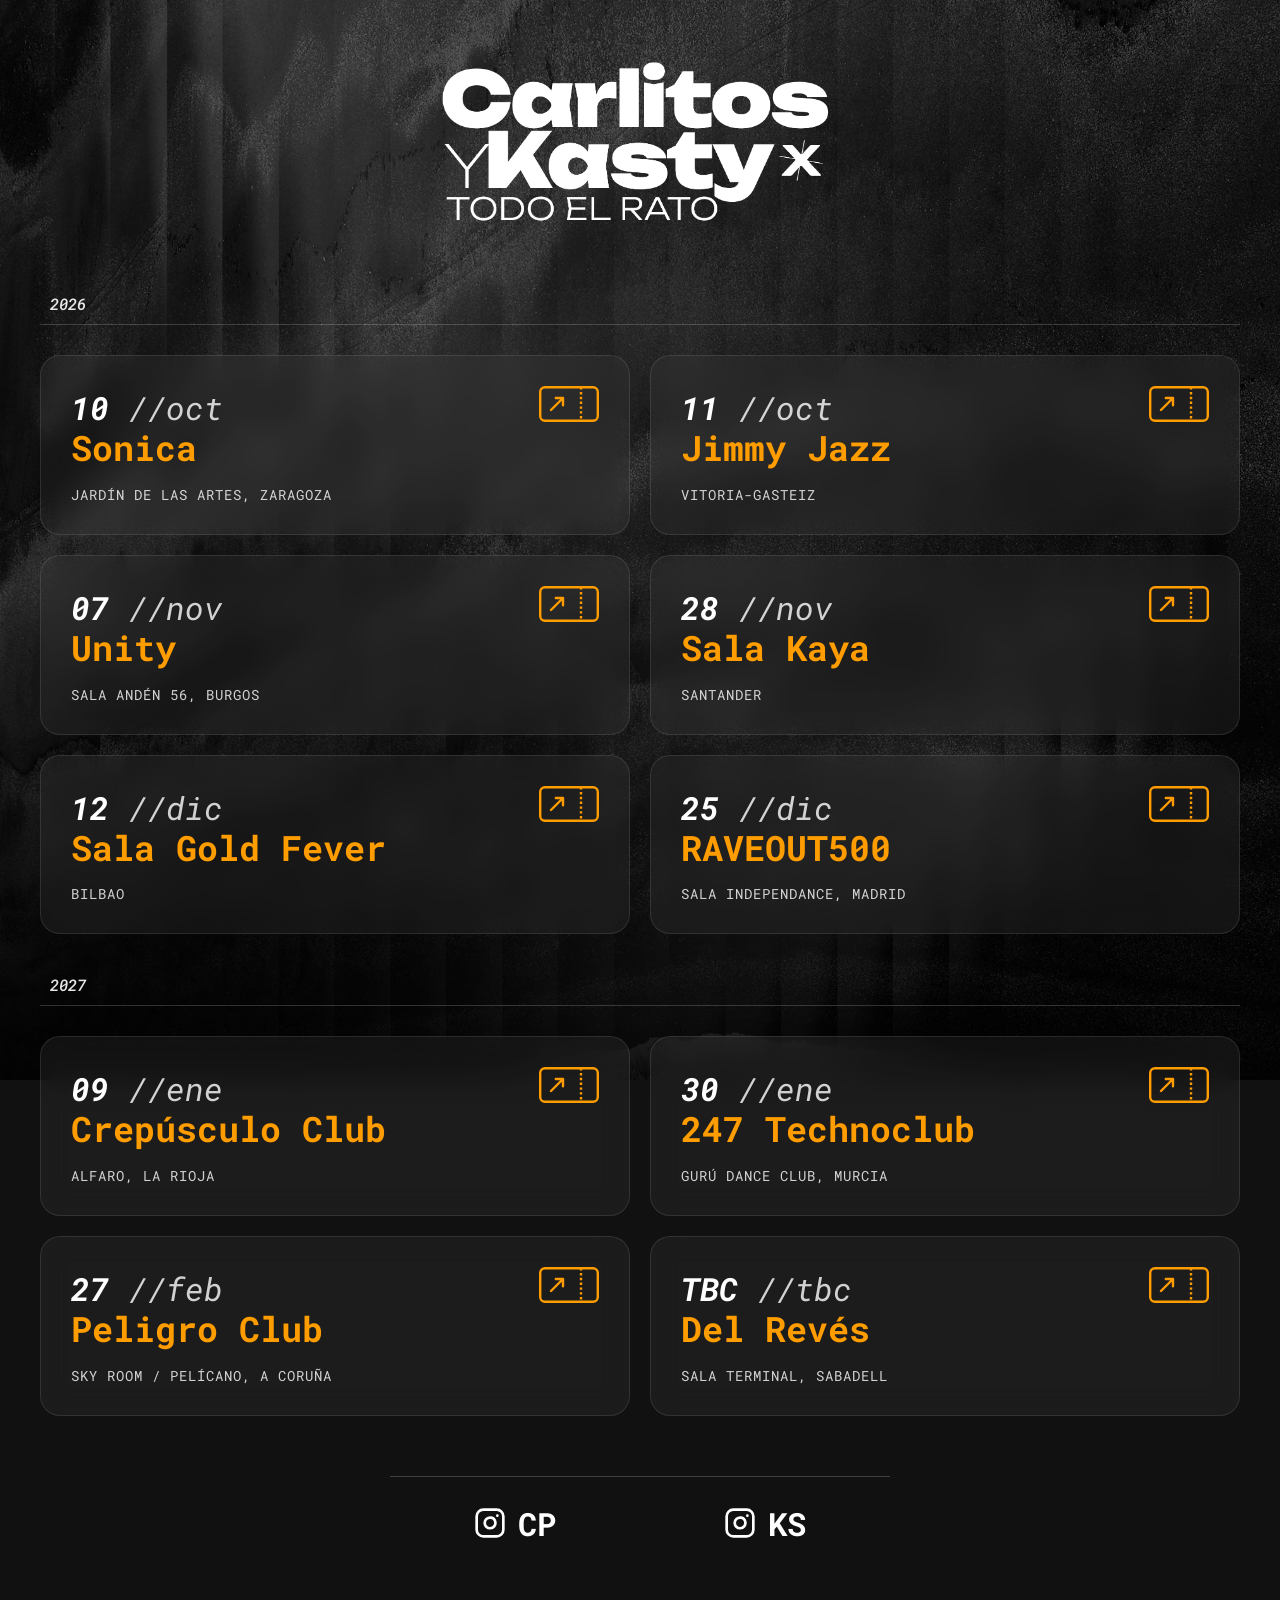
==== index.html @ dabdfd8f "Add files via upload" ====
<!DOCTYPE html>
<html lang="es">
<head>
    <meta charset="UTF-8">
    <meta name="viewport" content="width=device-width, initial-scale=1.0">
    
    <!-- Título y descripción básica para Google -->
    <title>Carlitos y Kasty - Todo el Rato Tour</title>
    <meta name="description" content="Fechas y entradas para la gira extendida de Carlos Pérez B2B K-Style. Todo el rato.">

    <!-- Favicon (El icono de la pestaña del navegador) -->
    <link rel="icon" type="image/png" href="img/favicon_CPXKS.png">

    <!-- Open Graph: Meta tags para WhatsApp, Facebook, LinkedIn, etc. -->
    <meta property="og:title" content="Carlitos y Kasty - Todo el Rato">
    <meta property="og:description" content="Descubre las próximas fechas y consigue tus entradas para la gira de Carlos Pérez y K-Style.">
    <!-- IMPORTANTE: La URL de la imagen debe ser absoluta (empezar por http) una vez lo subas -->
    <meta property="og:image" content="https://www.tudominio.com/img/imagen-compartir.jpg">
    <meta property="og:url" content="https://www.tudominio.com">
    <meta property="og:type" content="website">

    <!-- Google Fonts -->
    <link rel="preconnect" href="https://fonts.googleapis.com">
    <link rel="preconnect" href="https://fonts.gstatic.com" crossorigin>
    <link href="https://fonts.googleapis.com/css2?family=Roboto+Mono:ital,wght@0,400;0,700;1,400;1,700&display=swap" rel="stylesheet">
    
    <!-- Archivo CSS -->
    <link rel="stylesheet" href="style.css">
</head>
<body>

    <!-- Capa independiente para el fondo Parallax fluido -->
    <div id="fondo-animado"></div>

    <header class="header">
        <img src="img/logo_CarlitosYKasty_vertical_blanco.png" alt="Logo" class="logo">
    </header>

    <!-- Contenedor donde se cargarán los conciertos automáticamente -->
    <main class="events-container" id="contenedor-tarjetas"></main>

    <footer class="footer">
        <a href="https://www.instagram.com/carlosperezdj" class="social-link" target="_blank">
            <svg class="insta-icon" viewBox="0 0 24 24" fill="none" stroke="currentColor" stroke-width="2" stroke-linecap="round" stroke-linejoin="round"><rect x="2" y="2" width="20" height="20" rx="5" ry="5"></rect><path d="M16 11.37A4 4 0 1 1 12.63 8 4 4 0 0 1 16 11.37z"></path><line x1="17.5" y1="6.5" x2="17.51" y2="6.5"></line></svg>
            CP
        </a>
        <a href="https://www.instagram.com/kstyledavid" class="social-link" target="_blank">
            <svg class="insta-icon" viewBox="0 0 24 24" fill="none" stroke="currentColor" stroke-width="2" stroke-linecap="round" stroke-linejoin="round"><rect x="2" y="2" width="20" height="20" rx="5" ry="5"></rect><path d="M16 11.37A4 4 0 1 1 12.63 8 4 4 0 0 1 16 11.37z"></path><line x1="17.5" y1="6.5" x2="17.51" y2="6.5"></line></svg>
            KS
        </a>
    </footer>

    <!-- Lógica de programación -->
    <script src="main.js"></script>
</body>
</html>
---- style.css ----
:root {
    --primary-orange: #ff9d00;
    --text-white: #ffffff;
    --glass-bg: rgba(75, 75, 75, 0.2);
    --glass-border: rgba(255, 255, 255, 0.1);
    --bg-overlay: rgba(0, 0, 0, 0.6);
}

* {
    margin: 0;
    padding: 0;
    box-sizing: border-box;
}

body {
    font-family: 'Roboto Mono', monospace;
    color: var(--text-white);
    background-color: #111;
    min-height: 100vh;
    padding: 20px;
    display: flex;
    flex-direction: column;
    align-items: center;
}

/* --- NUEVA CAPA DE FONDO PARALLAX EXACTO --- */
#fondo-animado {
    position: fixed;
    top: 0;
    left: 0;
    width: 100%;
    height: 120vh; /* 20% extra de altura respecto a la pantalla */
    background-image: linear-gradient(var(--bg-overlay), var(--bg-overlay)), 
                      url('img/CPxKS_background_1920.jpg'); /* Cambia el nombre */
    background-size: cover; /* Adapta el ancho a cualquier pantalla */
    background-position: center top;
    z-index: -1;
}

.header {
    width: 100%;
    max-width: 450px;
    margin: 40px 0;
    text-align: center;
}

.logo {
    width: 100%;
    height: auto;
    max-width: 400px;
}

.events-container {
    width: 100%;
    max-width: 1200px;
    display: grid;
    grid-template-columns: 1fr;
    gap: 20px;
    margin-bottom: 60px;
}

.event-card {
    background: var(--glass-bg);
    backdrop-filter: blur(15px);
    -webkit-backdrop-filter: blur(15px);
    border: 1px solid var(--glass-border);
    border-radius: 20px;
    padding: 30px;
    position: relative;
    display: block;
    text-decoration: none;
    color: inherit;
    transition: transform 0.3s ease, border-color 0.3s ease;
}

.event-date {
    font-size: 2rem;
    font-weight: 700;
    font-style: italic; 
    margin-bottom: 0;
}

.event-name {
    font-size: 2.2rem;
    font-weight: 700;
    color: var(--primary-orange);
    line-height: 1.1;
    margin-bottom: 18px;
    padding-right: 60px;
}

.event-location {
    font-size: 0.85rem;
    text-transform: uppercase;
    letter-spacing: 1px;
    opacity: 0.8;
}

.ticket-icon-wrapper {
    color: var(--primary-orange);
    width: 60px;
    height: auto;
    position: absolute;
    top: 30px;
    right: 30px;
}

.event-card:hover {
    transform: translateY(-5px);
    border-color: rgba(255, 255, 255, 0.3);
}

.event-date span {
    font-weight: 400;
    opacity: 0.8;
}

.ticket-svg {
    width: 100%;
    height: 100%;
}

.footer {
    width: 100%;
    max-width: 500px;
    border-top: 1px solid rgba(255, 255, 255, 0.2);
    padding-top: 25px;
    margin-top: auto;
    margin-bottom: 40px;
    display: flex;
    justify-content: space-around;
}

.social-link {
    display: flex;
    align-items: center;
    text-decoration: none;
    color: var(--text-white);
    font-size: 2rem;
    font-weight: 700;
    transition: opacity 0.3s;
}

.social-link:hover { opacity: 0.7; }

.insta-icon {
    width: 32px;
    height: 32px;
    margin-right: 12px;
}

/* --- SEPARADOR DE AÑO --- */
.separador-ano {
    font-size: 1rem;
    font-weight: 500;
    font-style: italic;
    color: var(--text-white);
    text-align: left;
    margin-top: 20px;
    margin-bottom: 10px;
    padding-left: 10px;
    opacity: 0.9;
    grid-column: 1 / -1;
    border-bottom: 1px solid rgba(255, 255, 255, 0.2);
    padding-bottom: 10px;
}

@media (min-width: 768px) {
    .events-container {
        grid-template-columns: repeat(auto-fit, minmax(450px, 1fr));
    }
}
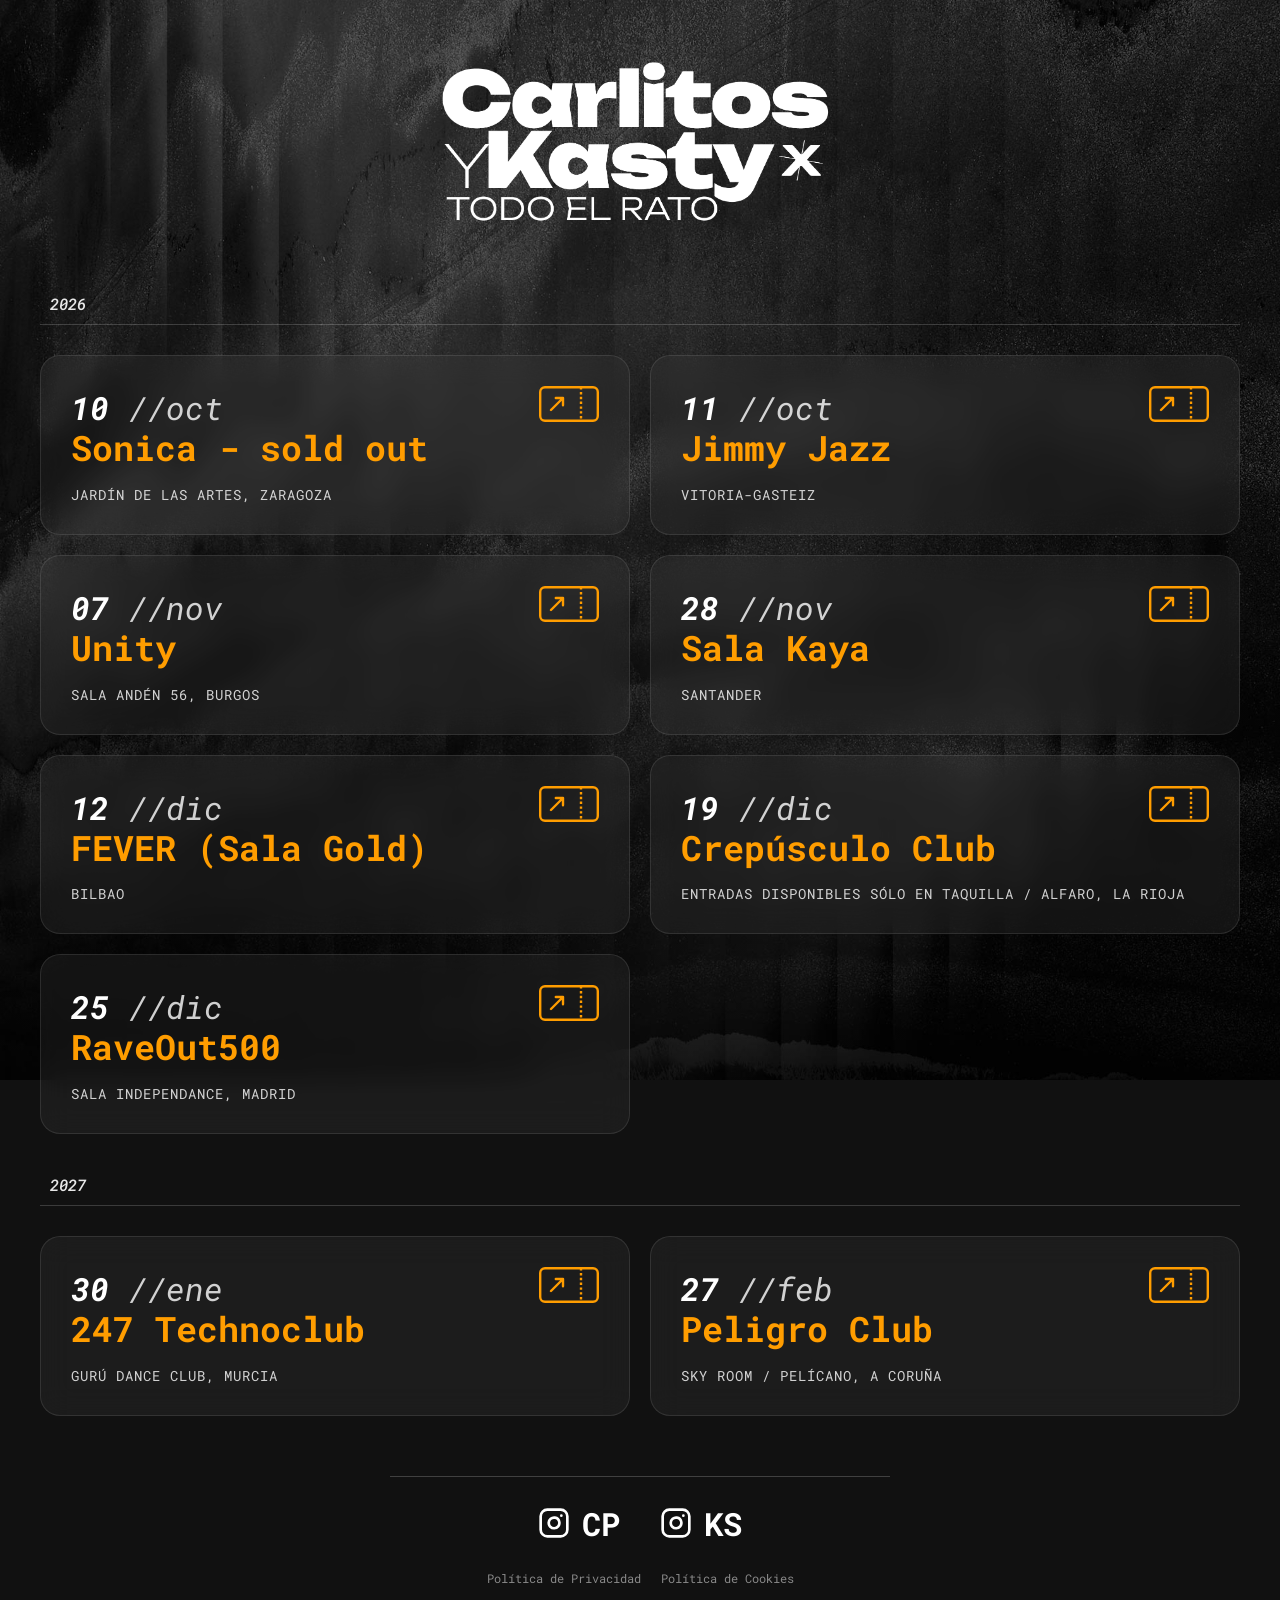
==== commit f910ea5d: "Enhance index.html with sponsors and cookie banner Added sponsors section and cookie banner to the f" ====
--- a/index.html
+++ b/index.html
@@ -15,8 +15,8 @@
     <meta property="og:title" content="Carlitos y Kasty - Todo el Rato">
     <meta property="og:description" content="Descubre las próximas fechas y consigue tus entradas para la gira de Carlos Pérez y K-Style.">
     <!-- IMPORTANTE: La URL de la imagen debe ser absoluta (empezar por http) una vez lo subas -->
-    <meta property="og:image" content="https://www.tudominio.com/img/imagen-compartir.jpg">
-    <meta property="og:url" content="https://www.tudominio.com">
+    <meta property="og:image" content="https://www.obrerosdeltechno.com/img/CPxKS_compartir.jpg">
+    <meta property="og:url" content="https://www.obrerosdeltechno.com">
     <meta property="og:type" content="website">
 
     <!-- Google Fonts -->
@@ -39,18 +39,40 @@
     <!-- Contenedor donde se cargarán los conciertos automáticamente -->
     <main class="events-container" id="contenedor-tarjetas"></main>
 
+    <!-- Contenedor de patrocinadores (Clubes) -->
+    <section class="sponsors-section" id="contenedor-patrocinadores"></section>
+
+    <!-- Footer con redes y enlaces legales -->
     <footer class="footer">
-        <a href="https://www.instagram.com/carlosperezdj" class="social-link" target="_blank">
-            <svg class="insta-icon" viewBox="0 0 24 24" fill="none" stroke="currentColor" stroke-width="2" stroke-linecap="round" stroke-linejoin="round"><rect x="2" y="2" width="20" height="20" rx="5" ry="5"></rect><path d="M16 11.37A4 4 0 1 1 12.63 8 4 4 0 0 1 16 11.37z"></path><line x1="17.5" y1="6.5" x2="17.51" y2="6.5"></line></svg>
-            CP
-        </a>
-        <a href="https://www.instagram.com/kstyledavid" class="social-link" target="_blank">
-            <svg class="insta-icon" viewBox="0 0 24 24" fill="none" stroke="currentColor" stroke-width="2" stroke-linecap="round" stroke-linejoin="round"><rect x="2" y="2" width="20" height="20" rx="5" ry="5"></rect><path d="M16 11.37A4 4 0 1 1 12.63 8 4 4 0 0 1 16 11.37z"></path><line x1="17.5" y1="6.5" x2="17.51" y2="6.5"></line></svg>
-            KS
-        </a>
+        <div class="social-links-wrapper">
+            <a href="https://www.instagram.com/carlosperezdj" class="social-link" target="_blank">
+                <svg class="insta-icon" viewBox="0 0 24 24" fill="none" stroke="currentColor" stroke-width="2" stroke-linecap="round" stroke-linejoin="round"><rect x="2" y="2" width="20" height="20" rx="5" ry="5"></rect><path d="M16 11.37A4 4 0 1 1 12.63 8 4 4 0 0 1 16 11.37z"></path><line x1="17.5" y1="6.5" x2="17.51" y2="6.5"></line></svg>
+                CP
+            </a>
+            <a href="https://www.instagram.com/kstyledavid" class="social-link" target="_blank">
+                <svg class="insta-icon" viewBox="0 0 24 24" fill="none" stroke="currentColor" stroke-width="2" stroke-linecap="round" stroke-linejoin="round"><rect x="2" y="2" width="20" height="20" rx="5" ry="5"></rect><path d="M16 11.37A4 4 0 1 1 12.63 8 4 4 0 0 1 16 11.37z"></path><line x1="17.5" y1="6.5" x2="17.51" y2="6.5"></line></svg>
+                KS
+            </a>
+        </div>
+        <div class="legal-links">
+            <a href="privacidad.html" target="_blank">Política de Privacidad</a>
+            <a href="cookies.html" target="_blank">Política de Cookies</a>
+        </div>
     </footer>
+
+    <!-- BANNER DE COOKIES -->
+    <div id="cookie-banner" class="cookie-banner">
+        <div class="cookie-content">
+            <p>Utilizamos cookies propias y de terceros (píxeles de seguimiento) para analizar el tráfico y personalizar los anuncios. Puedes aceptarlas todas o rechazarlas. <br>
+            <a href="privacidad.html" target="_blank">Política de Privacidad</a> | <a href="cookies.html" target="_blank">Política de Cookies</a></p>
+            <div class="cookie-buttons">
+                <button id="btn-rechazar" class="btn-cookie btn-rechazar">Rechazar</button>
+                <button id="btn-aceptar" class="btn-cookie btn-aceptar">Aceptar</button>
+            </div>
+        </div>
+    </div>
 
     <!-- Lógica de programación -->
     <script src="main.js"></script>
 </body>
-</html>+</html>
--- a/style.css
+++ b/style.css
@@ -120,6 +120,7 @@
     height: 100%;
 }
 
+/* --- FOOTER Y REDES SOCIALES --- */
 .footer {
     width: 100%;
     max-width: 500px;
@@ -128,7 +129,16 @@
     margin-top: auto;
     margin-bottom: 40px;
     display: flex;
-    justify-content: space-around;
+    flex-direction: column;
+    align-items: center;
+    gap: 25px;
+}
+
+.social-links-wrapper {
+    display: flex;
+    justify-content: center;
+    gap: 40px;
+    width: 100%;
 }
 
 .social-link {
@@ -169,4 +179,92 @@
     .events-container {
         grid-template-columns: repeat(auto-fit, minmax(450px, 1fr));
     }
+}
+
+/* --- BANNER DE COOKIES --- */
+.cookie-banner {
+    position: fixed;
+    bottom: 0;
+    left: 0;
+    width: 100%;
+    background-color: rgba(17, 17, 17, 0.95);
+    backdrop-filter: blur(10px);
+    border-top: 1px solid var(--glass-border);
+    padding: 20px;
+    z-index: 9999;
+    display: none; 
+    justify-content: center;
+}
+
+.cookie-content {
+    max-width: 800px;
+    width: 100%;
+    display: flex;
+    flex-direction: column;
+    gap: 15px;
+    text-align: center;
+    font-size: 0.85rem;
+    color: var(--text-white);
+}
+
+.cookie-content a {
+    color: var(--primary-orange);
+    text-decoration: none;
+}
+
+.cookie-content a:hover {
+    text-decoration: underline;
+}
+
+.cookie-buttons {
+    display: flex;
+    gap: 15px;
+    justify-content: center;
+}
+
+.btn-cookie {
+    padding: 10px 24px;
+    border: none;
+    border-radius: 8px;
+    font-family: 'Roboto Mono', monospace;
+    font-weight: 700;
+    cursor: pointer;
+    transition: transform 0.2s;
+}
+
+.btn-cookie:hover {
+    transform: scale(1.05);
+}
+
+.btn-aceptar {
+    background-color: var(--primary-orange);
+    color: #111;
+}
+
+.btn-rechazar {
+    background-color: transparent;
+    border: 1px solid var(--text-white);
+    color: var(--text-white);
+}
+
+/* --- ENLACES LEGALES FOOTER --- */
+.legal-links {
+    font-size: 0.75rem;
+    display: flex;
+    justify-content: center;
+    gap: 20px;
+    font-family: 'Roboto Mono', monospace;
+    width: 100%;
+}
+
+.legal-links a {
+    color: var(--text-white);
+    opacity: 0.5;
+    text-decoration: none;
+    transition: opacity 0.3s ease;
+}
+
+.legal-links a:hover {
+    opacity: 1;
+    text-decoration: underline;
 }
